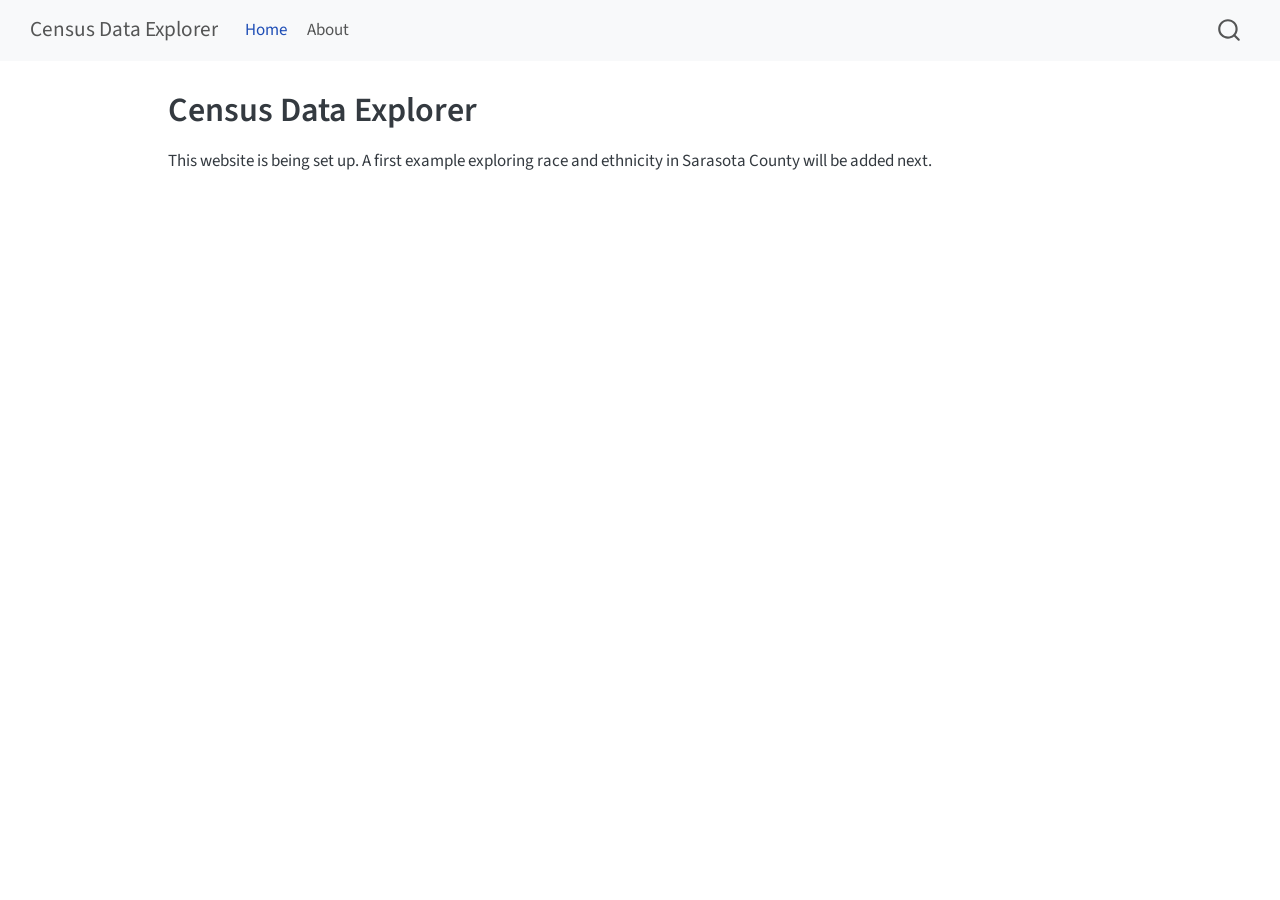
==== index.html @ 9ae2f52e "Built site for gh-pages" ====
<!DOCTYPE html>
<html xmlns="http://www.w3.org/1999/xhtml" lang="en" xml:lang="en"><head>

<meta charset="utf-8">
<meta name="generator" content="quarto-1.10.19">

<meta name="viewport" content="width=device-width, initial-scale=1.0, user-scalable=yes">


<title>Census Data Explorer</title>
<style>
/* Default styles provided by pandoc.
** See https://pandoc.org/MANUAL.html#variables-for-html for config info.
*/
span.smallcaps{font-variant: small-caps;}
div.columns{display: flex; gap: 1.5em;}
div.column{flex: auto;}
@media screen {
div.columns{gap: min(4vw, 1.5em);}
div.column{overflow-x: auto;}
}
div.hanging-indent{margin-left: 1.5em; text-indent: -1.5em;}
ul.task-list{list-style: none;}
ul.task-list li input[type="checkbox"] {
  width: 0.8em;
  margin: 0 0.8em 0.2em -1em; /* quarto-specific, see https://github.com/quarto-dev/quarto-cli/issues/4556 */ 
  vertical-align: middle;
}
</style>


<script src="site_libs/quarto-nav/quarto-nav.js"></script>
<script src="site_libs/quarto-nav/headroom.min.js"></script>
<script src="site_libs/clipboard/clipboard.min.js"></script>
<script src="site_libs/quarto-search/autocomplete.umd.js"></script>
<script src="site_libs/quarto-search/fuse.min.js"></script>
<script src="site_libs/quarto-search/quarto-search.js"></script>
<meta name="quarto:offset" content="./">
<script src="site_libs/quarto-html/quarto.js" type="module"></script>
<script src="site_libs/quarto-html/tabsets/tabsets.js" type="module"></script>
<script src="site_libs/quarto-html/popper.min.js"></script>
<script src="site_libs/quarto-html/tippy.umd.min.js"></script>
<script src="site_libs/quarto-html/anchor.min.js"></script>
<link href="site_libs/quarto-html/tippy.css" rel="stylesheet">
<link href="site_libs/quarto-html/quarto-syntax-highlighting-bf27225e3a48a9273f3daa8f8e829971.css" rel="stylesheet" id="quarto-text-highlighting-styles">
<script src="site_libs/bootstrap/bootstrap.min.js"></script>
<link href="site_libs/bootstrap/bootstrap-icons.css" rel="stylesheet">
<link href="site_libs/bootstrap/bootstrap-22ddd0bc8811bb05b22c9f1af5ad3da3.min.css" rel="stylesheet" append-hash="true" id="quarto-bootstrap" data-mode="light">
<script id="quarto-search-options" type="application/json">{
  "location": "navbar",
  "copy-button": false,
  "collapse-after": 3,
  "panel-placement": "end",
  "type": "overlay",
  "limit": 50,
  "keyboard-shortcut": [
    "f",
    "/",
    "s"
  ],
  "show-item-context": false,
  "language": {
    "search-no-results-text": "No results",
    "search-matching-documents-text": "matching documents",
    "search-copy-link-title": "Copy link to search",
    "search-hide-matches-text": "Hide additional matches",
    "search-more-match-text": "more match in this document",
    "search-more-matches-text": "more matches in this document",
    "search-clear-button-title": "Clear",
    "search-text-placeholder": "",
    "search-detached-cancel-button-title": "Cancel",
    "search-submit-button-title": "Submit",
    "search-label": "Search"
  }
}</script>


<link rel="stylesheet" href="styles.css">
</head>

<body class="nav-fixed quarto-light">

<div id="quarto-search-results"></div>
  <header id="quarto-header" class="headroom fixed-top">
    <nav class="navbar navbar-expand-lg " data-bs-theme="dark">
      <div class="navbar-container container-fluid">
      <div class="navbar-brand-container mx-auto">
    <a class="navbar-brand" href="./index.html">
    <span class="navbar-title">Census Data Explorer</span>
    </a>
  </div>
            <div id="quarto-search" class="" title="Search"></div>
          <button class="navbar-toggler" type="button" data-bs-toggle="collapse" data-bs-target="#navbarCollapse" aria-controls="navbarCollapse" role="menu" aria-expanded="false" aria-label="Toggle navigation" onclick="if (window.quartoToggleHeadroom) { window.quartoToggleHeadroom(); }">
  <span class="navbar-toggler-icon"></span>
</button>
          <div class="collapse navbar-collapse" id="navbarCollapse">
            <ul class="navbar-nav navbar-nav-scroll me-auto">
  <li class="nav-item">
    <a class="nav-link active" href="./index.html" aria-current="page"> 
<span class="menu-text">Home</span></a>
  </li>  
  <li class="nav-item">
    <a class="nav-link" href="./about.html"> 
<span class="menu-text">About</span></a>
  </li>  
</ul>
          </div> <!-- /navcollapse -->
            <div class="quarto-navbar-tools">
</div>
      </div> <!-- /container-fluid -->
    </nav>
</header>
<!-- content -->
<div id="quarto-content" class="quarto-container page-columns page-rows-contents page-layout-article page-navbar">
<!-- sidebar -->
<!-- margin-sidebar -->
    <div id="quarto-margin-sidebar" class="sidebar margin-sidebar zindex-bottom">
        
    </div>
<!-- main -->
<main class="content" id="quarto-document-content">

<header id="title-block-header" class="quarto-title-block default">
<div class="quarto-title">
<h1 class="title">Census Data Explorer</h1>
</div>



<div class="quarto-title-meta">

    
  
    
  </div>
  


</header>


<p>This website is being set up. A first example exploring race and ethnicity in Sarasota County will be added next.</p>



</main> <!-- /main -->
<script id="quarto-html-after-body" type="application/javascript">
  window.document.addEventListener("DOMContentLoaded", function (event) {
    const icon = "";
    const anchorJS = new window.AnchorJS();
    anchorJS.options = {
      placement: 'right',
      icon: icon
    };
    anchorJS.add('.anchored');
    const isCodeAnnotation = (el) => {
      for (const clz of el.classList) {
        if (clz.startsWith('code-annotation-')) {                     
          return true;
        }
      }
      return false;
    }
    const onCopySuccess = function(e) {
      // button target
      const button = e.trigger;
      // don't keep focus
      button.blur();
      // flash "checked"
      button.classList.add('code-copy-button-checked');
      var currentTitle = button.getAttribute("title");
      button.setAttribute("title", "Copied!");
      let tooltip;
      if (window.bootstrap) {
        button.setAttribute("data-bs-toggle", "tooltip");
        button.setAttribute("data-bs-placement", "left");
        button.setAttribute("data-bs-title", "Copied!");
        tooltip = new bootstrap.Tooltip(button, 
          { trigger: "manual", 
            customClass: "code-copy-button-tooltip",
            offset: [0, -8]});
        tooltip.show();    
      }
      setTimeout(function() {
        if (tooltip) {
          tooltip.hide();
          button.removeAttribute("data-bs-title");
          button.removeAttribute("data-bs-toggle");
          button.removeAttribute("data-bs-placement");
        }
        button.setAttribute("title", currentTitle);
        button.classList.remove('code-copy-button-checked');
      }, 1000);
      // clear code selection
      e.clearSelection();
    }
    const getTextToCopy = function(trigger) {
      const outerScaffold = trigger.parentElement.cloneNode(true);
      const codeEl = outerScaffold.querySelector('code');
      for (const childEl of codeEl.children) {
        if (isCodeAnnotation(childEl)) {
          childEl.remove();
        }
      }
      return codeEl.innerText;
    }
    const clipboard = new window.ClipboardJS('.code-copy-button:not([data-in-quarto-modal])', {
      text: getTextToCopy
    });
    clipboard.on('success', onCopySuccess);
    if (window.document.getElementById('quarto-embedded-source-code-modal')) {
      const clipboardModal = new window.ClipboardJS('.code-copy-button[data-in-quarto-modal]', {
        text: getTextToCopy,
        container: window.document.getElementById('quarto-embedded-source-code-modal')
      });
      clipboardModal.on('success', onCopySuccess);
    }
      var localhostRegex = new RegExp(/^(?:http|https):\/\/localhost\:?[0-9]*\//);
      var mailtoRegex = new RegExp(/^mailto:/);
        var filterRegex = new RegExp("https:\/\/Lizzie-Spee21\.github\.io\/census\/");
      var isInternal = (href) => {
          return filterRegex.test(href) || localhostRegex.test(href) || mailtoRegex.test(href);
      }
      // Inspect non-navigation links and adorn them if external
     var links = window.document.querySelectorAll('a[href]:not(.nav-link):not(.navbar-brand):not(.toc-action):not(.sidebar-link):not(.sidebar-item-toggle):not(.pagination-link):not(.no-external):not([aria-hidden]):not(.dropdown-item):not(.quarto-navigation-tool):not(.about-link)');
      for (var i=0; i<links.length; i++) {
        const link = links[i];
        if (!isInternal(link.href)) {
          // undo the damage that might have been done by quarto-nav.js in the case of
          // links that we want to consider external
          if (link.dataset.originalHref !== undefined) {
            link.href = link.dataset.originalHref;
          }
        }
      }
    function tippyHover(el, contentFn, onTriggerFn, onUntriggerFn) {
      const config = {
        allowHTML: true,
        maxWidth: 500,
        delay: 100,
        arrow: false,
        appendTo: function(el) {
            return el.parentElement;
        },
        interactive: true,
        interactiveBorder: 10,
        theme: 'quarto',
        placement: 'bottom-start',
      };
      if (contentFn) {
        config.content = contentFn;
      }
      if (onTriggerFn) {
        config.onTrigger = onTriggerFn;
      }
      if (onUntriggerFn) {
        config.onUntrigger = onUntriggerFn;
      }
      window.tippy(el, config); 
    }
    const noterefs = window.document.querySelectorAll('a[role="doc-noteref"]');
    for (var i=0; i<noterefs.length; i++) {
      const ref = noterefs[i];
      tippyHover(ref, function() {
        // use id or data attribute instead here
        let href = ref.getAttribute('data-footnote-href') || ref.getAttribute('href');
        try { href = new URL(href).hash; } catch {}
        const id = href.replace(/^#\/?/, "");
        const note = window.document.getElementById(id);
        if (note) {
          return note.innerHTML;
        } else {
          return "";
        }
      });
    }
    const xrefs = window.document.querySelectorAll('a.quarto-xref');
    const processXRef = (id, note) => {
      // Strip column container classes
      const stripColumnClz = (el) => {
        el.classList.remove("page-full", "page-columns");
        if (el.children) {
          for (const child of el.children) {
            stripColumnClz(child);
          }
        }
      }
      stripColumnClz(note)
      if (id === null || id.startsWith('sec-')) {
        // Special case sections, only their first couple elements
        const container = document.createElement("div");
        if (note.children && note.children.length > 2) {
          container.appendChild(note.children[0].cloneNode(true));
          for (let i = 1; i < note.children.length; i++) {
            const child = note.children[i];
            if (child.tagName === "P" && child.innerText === "") {
              continue;
            } else {
              container.appendChild(child.cloneNode(true));
              break;
            }
          }
          if (window.Quarto?.typesetMath) {
            window.Quarto.typesetMath(container);
          }
          return container.innerHTML
        } else {
          if (window.Quarto?.typesetMath) {
            window.Quarto.typesetMath(note);
          }
          return note.innerHTML;
        }
      } else {
        // Remove any anchor links if they are present
        const anchorLink = note.querySelector('a.anchorjs-link');
        if (anchorLink) {
          anchorLink.remove();
        }
        if (window.Quarto?.typesetMath) {
          window.Quarto.typesetMath(note);
        }
        if (note.classList.contains("callout")) {
          return note.outerHTML;
        } else {
          return note.innerHTML;
        }
      }
    }
    for (var i=0; i<xrefs.length; i++) {
      const xref = xrefs[i];
      tippyHover(xref, undefined, function(instance) {
        instance.disable();
        let url = xref.getAttribute('href');
        let hash = undefined; 
        if (url.startsWith('#')) {
          hash = url;
        } else {
          try { hash = new URL(url).hash; } catch {}
        }
        if (hash) {
          const id = hash.replace(/^#\/?/, "");
          const note = window.document.getElementById(id);
          if (note !== null) {
            try {
              const html = processXRef(id, note.cloneNode(true));
              instance.setContent(html);
            } finally {
              instance.enable();
              instance.show();
            }
          } else {
            // See if we can fetch this
            fetch(url.split('#')[0])
            .then(res => res.text())
            .then(html => {
              const parser = new DOMParser();
              const htmlDoc = parser.parseFromString(html, "text/html");
              const note = htmlDoc.getElementById(id);
              if (note !== null) {
                const html = processXRef(id, note);
                instance.setContent(html);
              } 
            }).finally(() => {
              instance.enable();
              instance.show();
            });
          }
        } else {
          // See if we can fetch a full url (with no hash to target)
          // This is a special case and we should probably do some content thinning / targeting
          fetch(url)
          .then(res => res.text())
          .then(html => {
            const parser = new DOMParser();
            const htmlDoc = parser.parseFromString(html, "text/html");
            const note = htmlDoc.querySelector('main.content');
            if (note !== null) {
              // This should only happen for chapter cross references
              // (since there is no id in the URL)
              // remove the first header
              if (note.children.length > 0 && note.children[0].tagName === "HEADER") {
                note.children[0].remove();
              }
              const html = processXRef(null, note);
              instance.setContent(html);
            } 
          }).finally(() => {
            instance.enable();
            instance.show();
          });
        }
      }, function(instance) {
      });
    }
        let selectedAnnoteEl;
        const selectorForAnnotation = ( cell, annotation) => {
          let cellAttr = 'data-code-cell="' + cell + '"';
          let lineAttr = 'data-code-annotation="' +  annotation + '"';
          const selector = 'span[' + cellAttr + '][' + lineAttr + ']';
          return selector;
        }
        const selectCodeLines = (annoteEl) => {
          const doc = window.document;
          const targetCell = annoteEl.getAttribute("data-target-cell");
          const targetAnnotation = annoteEl.getAttribute("data-target-annotation");
          const annoteSpan = window.document.querySelector(selectorForAnnotation(targetCell, targetAnnotation));
          const lines = annoteSpan.getAttribute("data-code-lines").split(",");
          const lineIds = lines.map((line) => {
            return targetCell + "-" + line;
          })
          let top = null;
          let height = null;
          let parent = null;
          if (lineIds.length > 0) {
              //compute the position of the single el (top and bottom and make a div)
              const el = window.document.getElementById(lineIds[0]);
              top = el.offsetTop;
              height = el.offsetHeight;
              parent = el.parentElement.parentElement;
            if (lineIds.length > 1) {
              const lastEl = window.document.getElementById(lineIds[lineIds.length - 1]);
              const bottom = lastEl.offsetTop + lastEl.offsetHeight;
              height = bottom - top;
            }
            if (top !== null && height !== null && parent !== null) {
              // cook up a div (if necessary) and position it 
              let div = window.document.getElementById("code-annotation-line-highlight");
              if (div === null) {
                div = window.document.createElement("div");
                div.setAttribute("id", "code-annotation-line-highlight");
                div.style.position = 'absolute';
                parent.appendChild(div);
              }
              div.style.top = top - 2 + "px";
              div.style.height = height + 4 + "px";
              div.style.left = 0;
              let gutterDiv = window.document.getElementById("code-annotation-line-highlight-gutter");
              if (gutterDiv === null) {
                gutterDiv = window.document.createElement("div");
                gutterDiv.setAttribute("id", "code-annotation-line-highlight-gutter");
                gutterDiv.style.position = 'absolute';
                const codeCell = window.document.getElementById(targetCell);
                const gutter = codeCell.querySelector('.code-annotation-gutter');
                gutter.appendChild(gutterDiv);
              }
              gutterDiv.style.top = top - 2 + "px";
              gutterDiv.style.height = height + 4 + "px";
            }
            selectedAnnoteEl = annoteEl;
          }
        };
        const unselectCodeLines = () => {
          const elementsIds = ["code-annotation-line-highlight", "code-annotation-line-highlight-gutter"];
          elementsIds.forEach((elId) => {
            const div = window.document.getElementById(elId);
            if (div) {
              div.remove();
            }
          });
          selectedAnnoteEl = undefined;
        };
          // Handle positioning of the toggle
      window.addEventListener(
        "resize",
        throttle(() => {
          elRect = undefined;
          if (selectedAnnoteEl) {
            selectCodeLines(selectedAnnoteEl);
          }
        }, 10)
      );
      function throttle(fn, ms) {
      let throttle = false;
      let timer;
        return (...args) => {
          if(!throttle) { // first call gets through
              fn.apply(this, args);
              throttle = true;
          } else { // all the others get throttled
              if(timer) clearTimeout(timer); // cancel #2
              timer = setTimeout(() => {
                fn.apply(this, args);
                timer = throttle = false;
              }, ms);
          }
        };
      }
        // Attach click handler to the DT
        const annoteDls = window.document.querySelectorAll('dt[data-target-cell]');
        for (const annoteDlNode of annoteDls) {
          annoteDlNode.addEventListener('click', (event) => {
            const clickedEl = event.target;
            if (clickedEl !== selectedAnnoteEl) {
              unselectCodeLines();
              const activeEl = window.document.querySelector('dt[data-target-cell].code-annotation-active');
              if (activeEl) {
                activeEl.classList.remove('code-annotation-active');
              }
              selectCodeLines(clickedEl);
              clickedEl.classList.add('code-annotation-active');
            } else {
              // Unselect the line
              unselectCodeLines();
              clickedEl.classList.remove('code-annotation-active');
            }
          });
        }
    const findCites = (el) => {
      const parentEl = el.parentElement;
      if (parentEl) {
        const cites = parentEl.dataset.cites;
        if (cites) {
          return {
            el,
            cites: cites.split(' ')
          };
        } else {
          return findCites(el.parentElement)
        }
      } else {
        return undefined;
      }
    };
    var bibliorefs = window.document.querySelectorAll('a[role="doc-biblioref"]');
    for (var i=0; i<bibliorefs.length; i++) {
      const ref = bibliorefs[i];
      const citeInfo = findCites(ref);
      if (citeInfo) {
        tippyHover(citeInfo.el, function() {
          var popup = window.document.createElement('div');
          citeInfo.cites.forEach(function(cite) {
            var citeDiv = window.document.createElement('div');
            citeDiv.classList.add('hanging-indent');
            citeDiv.classList.add('csl-entry');
            var biblioDiv = window.document.getElementById('ref-' + cite);
            if (biblioDiv) {
              citeDiv.innerHTML = biblioDiv.innerHTML;
            }
            popup.appendChild(citeDiv);
          });
          return popup.innerHTML;
        });
      }
    }
  });
  </script>
</div> <!-- /content -->




</body></html>
---- site_libs/quarto-html/tippy.css ----
.tippy-box[data-animation=fade][data-state=hidden]{opacity:0}[data-tippy-root]{max-width:calc(100vw - 10px)}.tippy-box{position:relative;background-color:#333;color:#fff;border-radius:4px;font-size:14px;line-height:1.4;white-space:normal;outline:0;transition-property:transform,visibility,opacity}.tippy-box[data-placement^=top]>.tippy-arrow{bottom:0}.tippy-box[data-placement^=top]>.tippy-arrow:before{bottom:-7px;left:0;border-width:8px 8px 0;border-top-color:initial;transform-origin:center top}.tippy-box[data-placement^=bottom]>.tippy-arrow{top:0}.tippy-box[data-placement^=bottom]>.tippy-arrow:before{top:-7px;left:0;border-width:0 8px 8px;border-bottom-color:initial;transform-origin:center bottom}.tippy-box[data-placement^=left]>.tippy-arrow{right:0}.tippy-box[data-placement^=left]>.tippy-arrow:before{border-width:8px 0 8px 8px;border-left-color:initial;right:-7px;transform-origin:center left}.tippy-box[data-placement^=right]>.tippy-arrow{left:0}.tippy-box[data-placement^=right]>.tippy-arrow:before{left:-7px;border-width:8px 8px 8px 0;border-right-color:initial;transform-origin:center right}.tippy-box[data-inertia][data-state=visible]{transition-timing-function:cubic-bezier(.54,1.5,.38,1.11)}.tippy-arrow{width:16px;height:16px;color:#333}.tippy-arrow:before{content:"";position:absolute;border-color:transparent;border-style:solid}.tippy-content{position:relative;padding:5px 9px;z-index:1}
---- site_libs/quarto-html/quarto-syntax-highlighting-bf27225e3a48a9273f3daa8f8e829971.css ----
/* quarto syntax highlight colors */
:root {
  --quarto-hl-ot-color: #003B4F;
  --quarto-hl-at-color: #657422;
  --quarto-hl-ss-color: #20794D;
  --quarto-hl-an-color: #5E5E5E;
  --quarto-hl-fu-color: #4758AB;
  --quarto-hl-st-color: #20794D;
  --quarto-hl-cf-color: #003B4F;
  --quarto-hl-op-color: #5E5E5E;
  --quarto-hl-er-color: #AD0000;
  --quarto-hl-bn-color: #AD0000;
  --quarto-hl-al-color: #AD0000;
  --quarto-hl-va-color: #111111;
  --quarto-hl-bu-color: inherit;
  --quarto-hl-ex-color: inherit;
  --quarto-hl-pp-color: #AD0000;
  --quarto-hl-in-color: #5E5E5E;
  --quarto-hl-vs-color: #20794D;
  --quarto-hl-wa-color: #5E5E5E;
  --quarto-hl-do-color: #5E5E5E;
  --quarto-hl-im-color: #00769E;
  --quarto-hl-ch-color: #20794D;
  --quarto-hl-dt-color: #AD0000;
  --quarto-hl-fl-color: #AD0000;
  --quarto-hl-co-color: #5E5E5E;
  --quarto-hl-cv-color: #5E5E5E;
  --quarto-hl-cn-color: #8f5902;
  --quarto-hl-sc-color: #5E5E5E;
  --quarto-hl-dv-color: #AD0000;
  --quarto-hl-kw-color: #003B4F;
}

/* other quarto variables */
:root {
  --quarto-font-monospace: SFMono-Regular, Menlo, Monaco, Consolas, "Liberation Mono", "Courier New", monospace;
}

/* syntax highlight based on Pandoc's rules */
pre > code.sourceCode > span {
  color: #003B4F;
}

code.sourceCode > span {
  color: #003B4F;
}

div.sourceCode,
div.sourceCode pre.sourceCode {
  color: #003B4F;
}

/* Normal */
code span {
  color: #003B4F;
}

/* Alert */
code span.al {
  color: #AD0000;
  font-style: inherit;
}

/* Annotation */
code span.an {
  color: #5E5E5E;
  font-style: inherit;
}

/* Attribute */
code span.at {
  color: #657422;
  font-style: inherit;
}

/* BaseN */
code span.bn {
  color: #AD0000;
  font-style: inherit;
}

/* BuiltIn */
code span.bu {
  font-style: inherit;
}

/* ControlFlow */
code span.cf {
  color: #003B4F;
  font-weight: bold;
  font-style: inherit;
}

/* Char */
code span.ch {
  color: #20794D;
  font-style: inherit;
}

/* Constant */
code span.cn {
  color: #8f5902;
  font-style: inherit;
}

/* Comment */
code span.co {
  color: #5E5E5E;
  font-style: inherit;
}

/* CommentVar */
code span.cv {
  color: #5E5E5E;
  font-style: italic;
}

/* Documentation */
code span.do {
  color: #5E5E5E;
  font-style: italic;
}

/* DataType */
code span.dt {
  color: #AD0000;
  font-style: inherit;
}

/* DecVal */
code span.dv {
  color: #AD0000;
  font-style: inherit;
}

/* Error */
code span.er {
  color: #AD0000;
  font-style: inherit;
}

/* Extension */
code span.ex {
  font-style: inherit;
}

/* Float */
code span.fl {
  color: #AD0000;
  font-style: inherit;
}

/* Function */
code span.fu {
  color: #4758AB;
  font-style: inherit;
}

/* Import */
code span.im {
  color: #00769E;
  font-style: inherit;
}

/* Information */
code span.in {
  color: #5E5E5E;
  font-style: inherit;
}

/* Keyword */
code span.kw {
  color: #003B4F;
  font-weight: bold;
  font-style: inherit;
}

/* Operator */
code span.op {
  color: #5E5E5E;
  font-style: inherit;
}

/* Other */
code span.ot {
  color: #003B4F;
  font-style: inherit;
}

/* Preprocessor */
code span.pp {
  color: #AD0000;
  font-style: inherit;
}

/* SpecialChar */
code span.sc {
  color: #5E5E5E;
  font-style: inherit;
}

/* SpecialString */
code span.ss {
  color: #20794D;
  font-style: inherit;
}

/* String */
code span.st {
  color: #20794D;
  font-style: inherit;
}

/* Variable */
code span.va {
  color: #111111;
  font-style: inherit;
}

/* VerbatimString */
code span.vs {
  color: #20794D;
  font-style: inherit;
}

/* Warning */
code span.wa {
  color: #5E5E5E;
  font-style: italic;
}

.prevent-inlining {
  content: "</";
}

/*# sourceMappingURL=8be38f48d34c45af72792cbd699585e7.css.map */
---- styles.css ----
/* css styles */
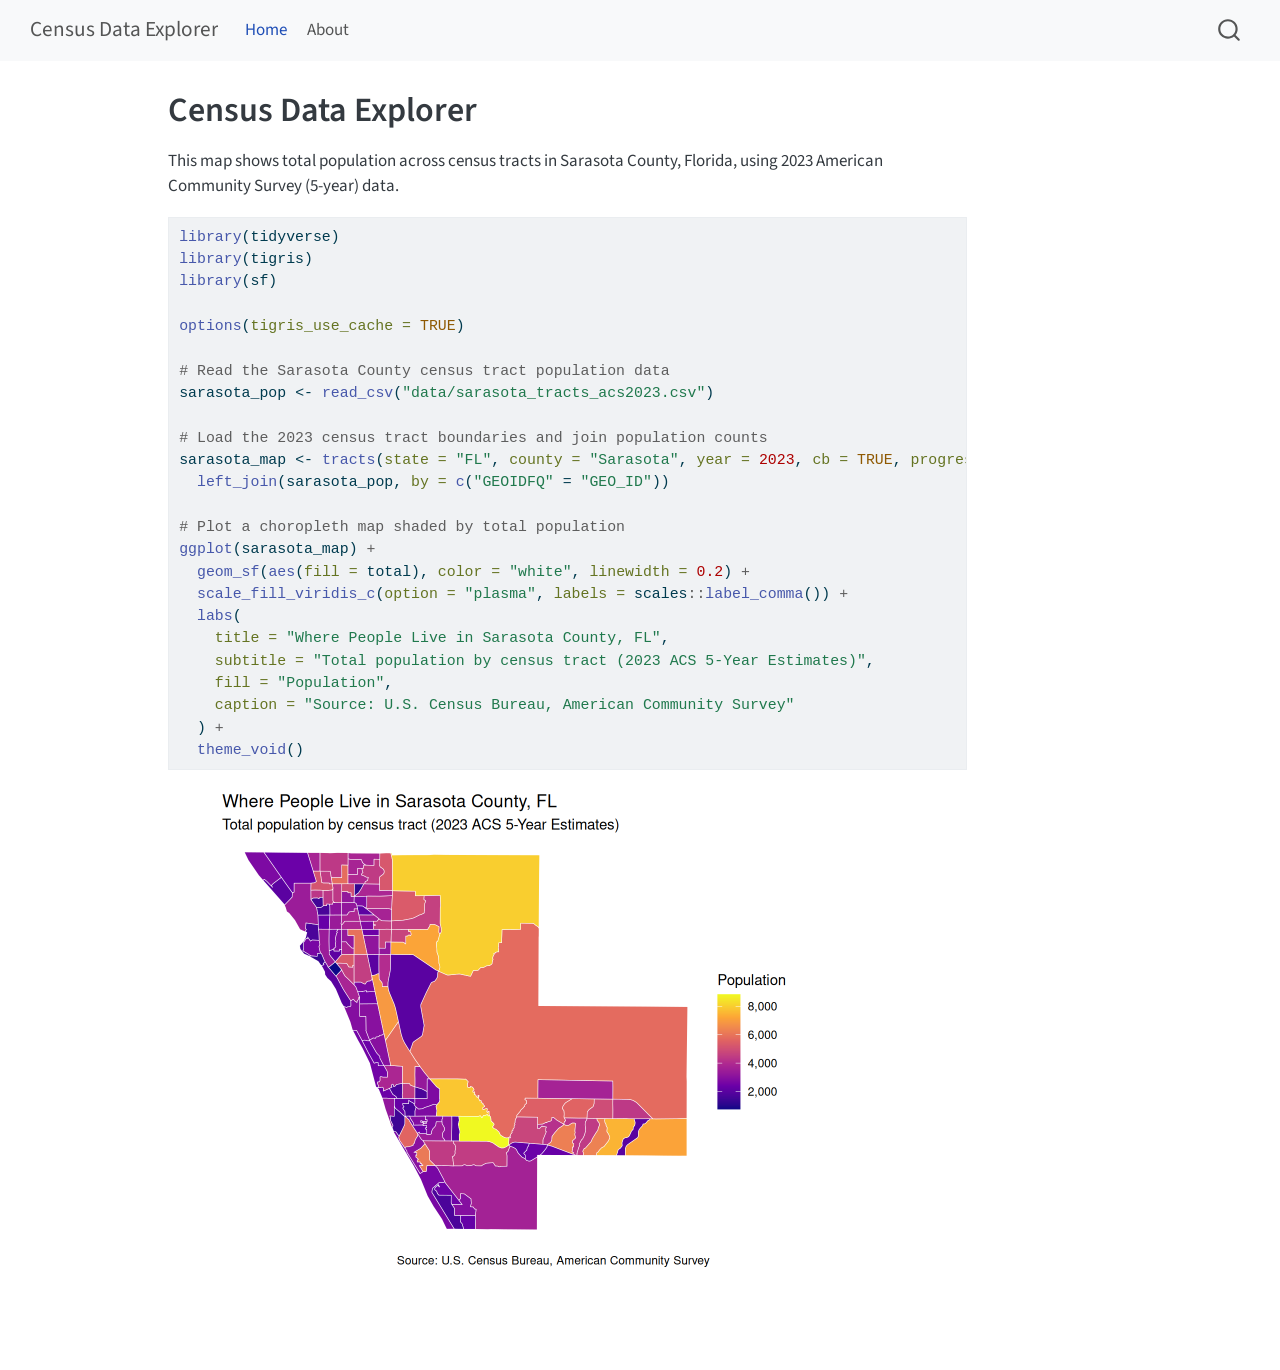
==== commit 66552efe: "Built site for gh-pages" ====
--- a/index.html
+++ b/index.html
@@ -26,6 +26,41 @@
   margin: 0 0.8em 0.2em -1em; /* quarto-specific, see https://github.com/quarto-dev/quarto-cli/issues/4556 */ 
   vertical-align: middle;
 }
+/* CSS for syntax highlighting */
+html { -webkit-text-size-adjust: 100%; }
+pre > code.sourceCode { white-space: pre; position: relative; }
+pre > code.sourceCode > span { display: inline-block; line-height: 1.25; }
+pre > code.sourceCode > span:empty { height: 1.2em; }
+.sourceCode { overflow: visible; }
+code.sourceCode > span { color: inherit; text-decoration: inherit; }
+div.sourceCode { margin: 1em 0; }
+pre.sourceCode { margin: 0; }
+@media screen {
+div.sourceCode { overflow: auto; }
+}
+@media print {
+pre > code.sourceCode { white-space: pre-wrap; }
+pre > code.sourceCode > span { text-indent: -5em; padding-left: 5em; }
+}
+pre.numberSource code
+  { counter-reset: source-line 0; }
+pre.numberSource code > span
+  { position: relative; left: -4em; counter-increment: source-line; }
+pre.numberSource code > span > a:first-child::before
+  { content: counter(source-line);
+    position: relative; left: -1em; text-align: right; vertical-align: baseline;
+    border: none; display: inline-block;
+    -webkit-touch-callout: none; -webkit-user-select: none;
+    -khtml-user-select: none; -moz-user-select: none;
+    -ms-user-select: none; user-select: none;
+    padding: 0 4px; width: 4em;
+  }
+pre.numberSource { margin-left: 3em;  padding-left: 4px; }
+div.sourceCode
+  {   }
+@media screen {
+pre > code.sourceCode > span > a:first-child::before { text-decoration: underline; }
+}
 </style>
 
 
@@ -45,7 +80,7 @@
 <link href="site_libs/quarto-html/quarto-syntax-highlighting-bf27225e3a48a9273f3daa8f8e829971.css" rel="stylesheet" id="quarto-text-highlighting-styles">
 <script src="site_libs/bootstrap/bootstrap.min.js"></script>
 <link href="site_libs/bootstrap/bootstrap-icons.css" rel="stylesheet">
-<link href="site_libs/bootstrap/bootstrap-22ddd0bc8811bb05b22c9f1af5ad3da3.min.css" rel="stylesheet" append-hash="true" id="quarto-bootstrap" data-mode="light">
+<link href="site_libs/bootstrap/bootstrap-977607561cd60f84a551947bb62c3781.min.css" rel="stylesheet" append-hash="true" id="quarto-bootstrap" data-mode="light">
 <script id="quarto-search-options" type="application/json">{
   "location": "navbar",
   "copy-button": false,
@@ -139,7 +174,40 @@
 </header>
 
 
-<p>This website is being set up. A first example exploring race and ethnicity in Sarasota County will be added next.</p>
+<p>This map shows total population across census tracts in Sarasota County, Florida, using 2023 American Community Survey (5-year) data.</p>
+<div class="cell">
+<div class="code-copy-outer-scaffold"><div class="sourceCode cell-code" id="cb1"><pre class="sourceCode r code-with-copy"><code class="sourceCode r"><span id="cb1-1"><a href="#cb1-1" aria-hidden="true" tabindex="-1"></a><span class="fu">library</span>(tidyverse)</span>
+<span id="cb1-2"><a href="#cb1-2" aria-hidden="true" tabindex="-1"></a><span class="fu">library</span>(tigris)</span>
+<span id="cb1-3"><a href="#cb1-3" aria-hidden="true" tabindex="-1"></a><span class="fu">library</span>(sf)</span>
+<span id="cb1-4"><a href="#cb1-4" aria-hidden="true" tabindex="-1"></a></span>
+<span id="cb1-5"><a href="#cb1-5" aria-hidden="true" tabindex="-1"></a><span class="fu">options</span>(<span class="at">tigris_use_cache =</span> <span class="cn">TRUE</span>)</span>
+<span id="cb1-6"><a href="#cb1-6" aria-hidden="true" tabindex="-1"></a></span>
+<span id="cb1-7"><a href="#cb1-7" aria-hidden="true" tabindex="-1"></a><span class="co"># Read the Sarasota County census tract population data</span></span>
+<span id="cb1-8"><a href="#cb1-8" aria-hidden="true" tabindex="-1"></a>sarasota_pop <span class="ot">&lt;-</span> <span class="fu">read_csv</span>(<span class="st">"data/sarasota_tracts_acs2023.csv"</span>)</span>
+<span id="cb1-9"><a href="#cb1-9" aria-hidden="true" tabindex="-1"></a></span>
+<span id="cb1-10"><a href="#cb1-10" aria-hidden="true" tabindex="-1"></a><span class="co"># Load the 2023 census tract boundaries and join population counts</span></span>
+<span id="cb1-11"><a href="#cb1-11" aria-hidden="true" tabindex="-1"></a>sarasota_map <span class="ot">&lt;-</span> <span class="fu">tracts</span>(<span class="at">state =</span> <span class="st">"FL"</span>, <span class="at">county =</span> <span class="st">"Sarasota"</span>, <span class="at">year =</span> <span class="dv">2023</span>, <span class="at">cb =</span> <span class="cn">TRUE</span>, <span class="at">progress_bar =</span> <span class="cn">FALSE</span>) <span class="sc">|&gt;</span></span>
+<span id="cb1-12"><a href="#cb1-12" aria-hidden="true" tabindex="-1"></a>  <span class="fu">left_join</span>(sarasota_pop, <span class="at">by =</span> <span class="fu">c</span>(<span class="st">"GEOIDFQ"</span> <span class="ot">=</span> <span class="st">"GEO_ID"</span>))</span>
+<span id="cb1-13"><a href="#cb1-13" aria-hidden="true" tabindex="-1"></a></span>
+<span id="cb1-14"><a href="#cb1-14" aria-hidden="true" tabindex="-1"></a><span class="co"># Plot a choropleth map shaded by total population</span></span>
+<span id="cb1-15"><a href="#cb1-15" aria-hidden="true" tabindex="-1"></a><span class="fu">ggplot</span>(sarasota_map) <span class="sc">+</span></span>
+<span id="cb1-16"><a href="#cb1-16" aria-hidden="true" tabindex="-1"></a>  <span class="fu">geom_sf</span>(<span class="fu">aes</span>(<span class="at">fill =</span> total), <span class="at">color =</span> <span class="st">"white"</span>, <span class="at">linewidth =</span> <span class="fl">0.2</span>) <span class="sc">+</span></span>
+<span id="cb1-17"><a href="#cb1-17" aria-hidden="true" tabindex="-1"></a>  <span class="fu">scale_fill_viridis_c</span>(<span class="at">option =</span> <span class="st">"plasma"</span>, <span class="at">labels =</span> scales<span class="sc">::</span><span class="fu">label_comma</span>()) <span class="sc">+</span></span>
+<span id="cb1-18"><a href="#cb1-18" aria-hidden="true" tabindex="-1"></a>  <span class="fu">labs</span>(</span>
+<span id="cb1-19"><a href="#cb1-19" aria-hidden="true" tabindex="-1"></a>    <span class="at">title =</span> <span class="st">"Where People Live in Sarasota County, FL"</span>,</span>
+<span id="cb1-20"><a href="#cb1-20" aria-hidden="true" tabindex="-1"></a>    <span class="at">subtitle =</span> <span class="st">"Total population by census tract (2023 ACS 5-Year Estimates)"</span>,</span>
+<span id="cb1-21"><a href="#cb1-21" aria-hidden="true" tabindex="-1"></a>    <span class="at">fill =</span> <span class="st">"Population"</span>,</span>
+<span id="cb1-22"><a href="#cb1-22" aria-hidden="true" tabindex="-1"></a>    <span class="at">caption =</span> <span class="st">"Source: U.S. Census Bureau, American Community Survey"</span></span>
+<span id="cb1-23"><a href="#cb1-23" aria-hidden="true" tabindex="-1"></a>  ) <span class="sc">+</span></span>
+<span id="cb1-24"><a href="#cb1-24" aria-hidden="true" tabindex="-1"></a>  <span class="fu">theme_void</span>()</span></code></pre></div><button title="Copy to Clipboard" class="code-copy-button"><i class="bi"></i></button></div>
+<div class="cell-output-display">
+<div>
+<figure class="figure">
+<p><img src="index_files/figure-html/unnamed-chunk-1-1.png" class="img-fluid figure-img" width="672"></p>
+</figure>
+</div>
+</div>
+</div>
 
 
 
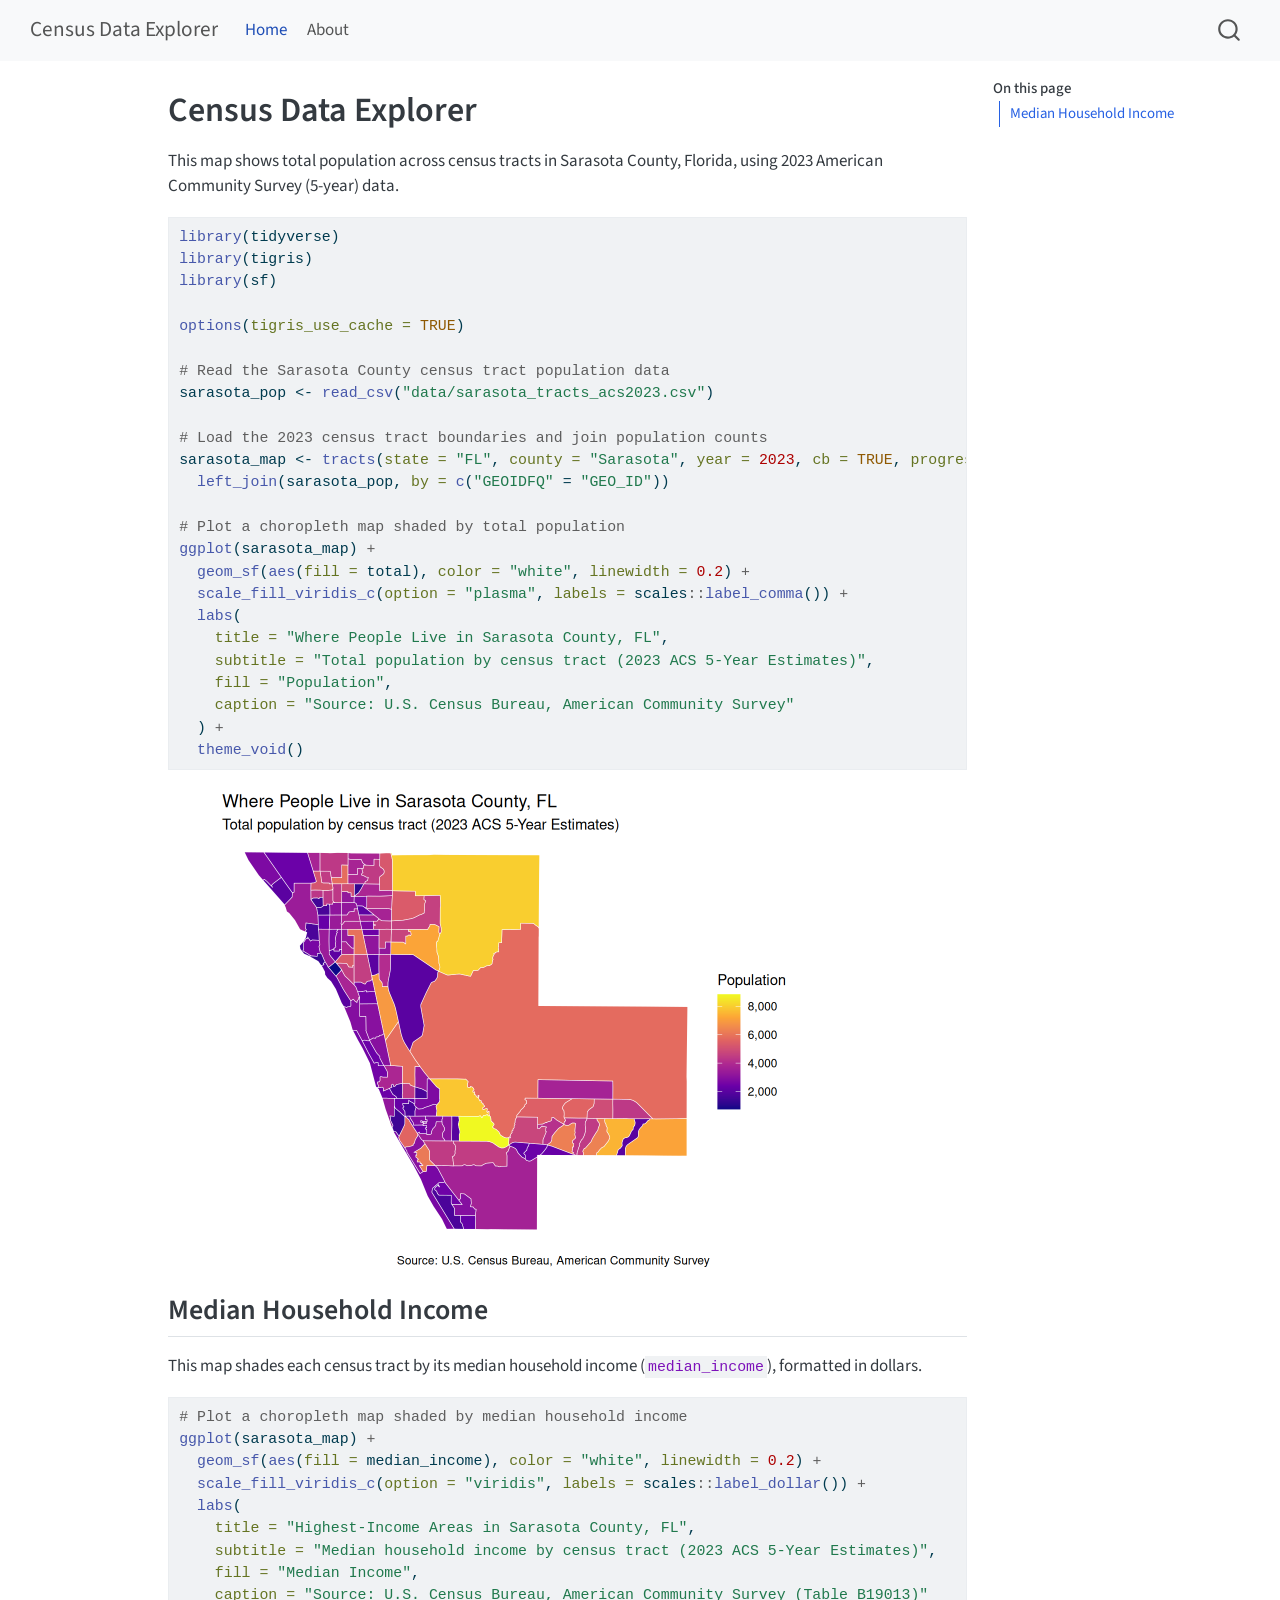
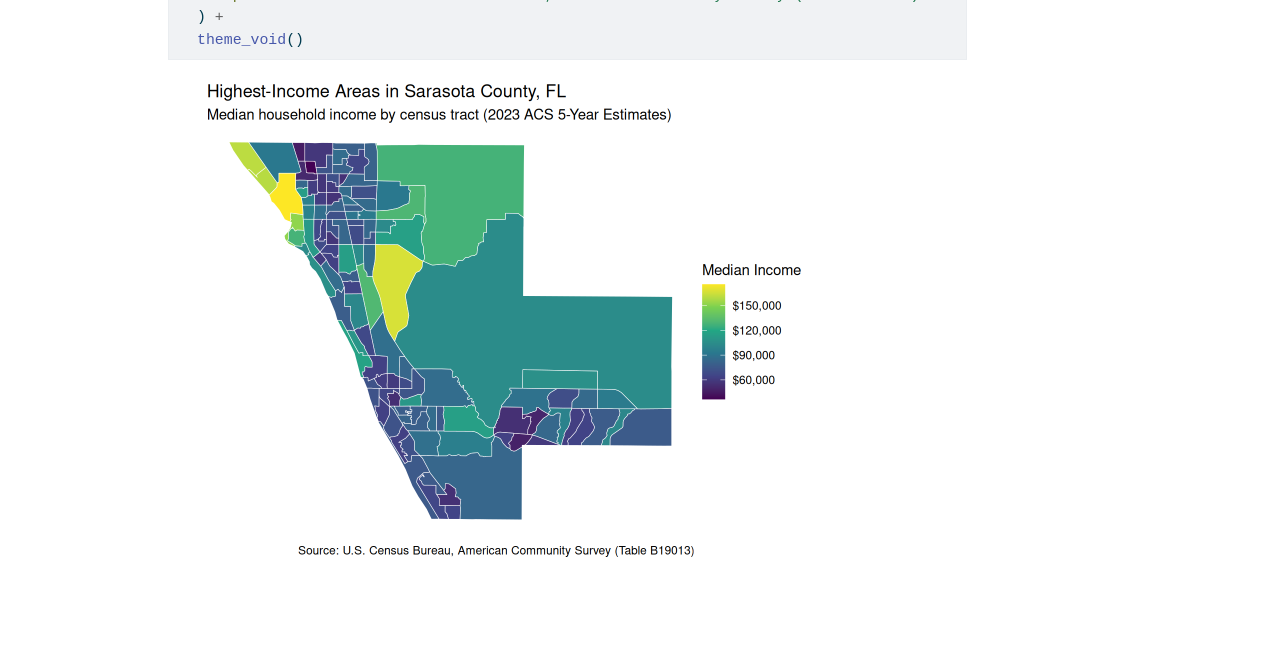
==== commit 85e33593: "Built site for gh-pages" ====
--- a/index.html
+++ b/index.html
@@ -149,8 +149,14 @@
 <div id="quarto-content" class="quarto-container page-columns page-rows-contents page-layout-article page-navbar">
 <!-- sidebar -->
 <!-- margin-sidebar -->
-    <div id="quarto-margin-sidebar" class="sidebar margin-sidebar zindex-bottom">
-        
+    <div id="quarto-margin-sidebar" class="sidebar margin-sidebar">
+        <nav id="TOC" role="doc-toc" class="toc-active">
+    <h2 id="toc-title">On this page</h2>
+   
+  <ul>
+  <li><a href="#median-household-income" id="toc-median-household-income" class="nav-link active" data-scroll-target="#median-household-income">Median Household Income</a></li>
+  </ul>
+</nav>
     </div>
 <!-- main -->
 <main class="content" id="quarto-document-content">
@@ -208,8 +214,32 @@
 </div>
 </div>
 </div>
-
-
+<section id="median-household-income" class="level2">
+<h2 class="anchored" data-anchor-id="median-household-income">Median Household Income</h2>
+<p>This map shades each census tract by its median household income (<code>median_income</code>), formatted in dollars.</p>
+<div class="cell">
+<div class="code-copy-outer-scaffold"><div class="sourceCode cell-code" id="cb2"><pre class="sourceCode r code-with-copy"><code class="sourceCode r"><span id="cb2-1"><a href="#cb2-1" aria-hidden="true" tabindex="-1"></a><span class="co"># Plot a choropleth map shaded by median household income</span></span>
+<span id="cb2-2"><a href="#cb2-2" aria-hidden="true" tabindex="-1"></a><span class="fu">ggplot</span>(sarasota_map) <span class="sc">+</span></span>
+<span id="cb2-3"><a href="#cb2-3" aria-hidden="true" tabindex="-1"></a>  <span class="fu">geom_sf</span>(<span class="fu">aes</span>(<span class="at">fill =</span> median_income), <span class="at">color =</span> <span class="st">"white"</span>, <span class="at">linewidth =</span> <span class="fl">0.2</span>) <span class="sc">+</span></span>
+<span id="cb2-4"><a href="#cb2-4" aria-hidden="true" tabindex="-1"></a>  <span class="fu">scale_fill_viridis_c</span>(<span class="at">option =</span> <span class="st">"viridis"</span>, <span class="at">labels =</span> scales<span class="sc">::</span><span class="fu">label_dollar</span>()) <span class="sc">+</span></span>
+<span id="cb2-5"><a href="#cb2-5" aria-hidden="true" tabindex="-1"></a>  <span class="fu">labs</span>(</span>
+<span id="cb2-6"><a href="#cb2-6" aria-hidden="true" tabindex="-1"></a>    <span class="at">title =</span> <span class="st">"Highest-Income Areas in Sarasota County, FL"</span>,</span>
+<span id="cb2-7"><a href="#cb2-7" aria-hidden="true" tabindex="-1"></a>    <span class="at">subtitle =</span> <span class="st">"Median household income by census tract (2023 ACS 5-Year Estimates)"</span>,</span>
+<span id="cb2-8"><a href="#cb2-8" aria-hidden="true" tabindex="-1"></a>    <span class="at">fill =</span> <span class="st">"Median Income"</span>,</span>
+<span id="cb2-9"><a href="#cb2-9" aria-hidden="true" tabindex="-1"></a>    <span class="at">caption =</span> <span class="st">"Source: U.S. Census Bureau, American Community Survey (Table B19013)"</span></span>
+<span id="cb2-10"><a href="#cb2-10" aria-hidden="true" tabindex="-1"></a>  ) <span class="sc">+</span></span>
+<span id="cb2-11"><a href="#cb2-11" aria-hidden="true" tabindex="-1"></a>  <span class="fu">theme_void</span>()</span></code></pre></div><button title="Copy to Clipboard" class="code-copy-button"><i class="bi"></i></button></div>
+<div class="cell-output-display">
+<div>
+<figure class="figure">
+<p><img src="index_files/figure-html/unnamed-chunk-2-1.png" class="img-fluid figure-img" width="672"></p>
+</figure>
+</div>
+</div>
+</div>
+
+
+</section>
 
 </main> <!-- /main -->
 <script id="quarto-html-after-body" type="application/javascript">
